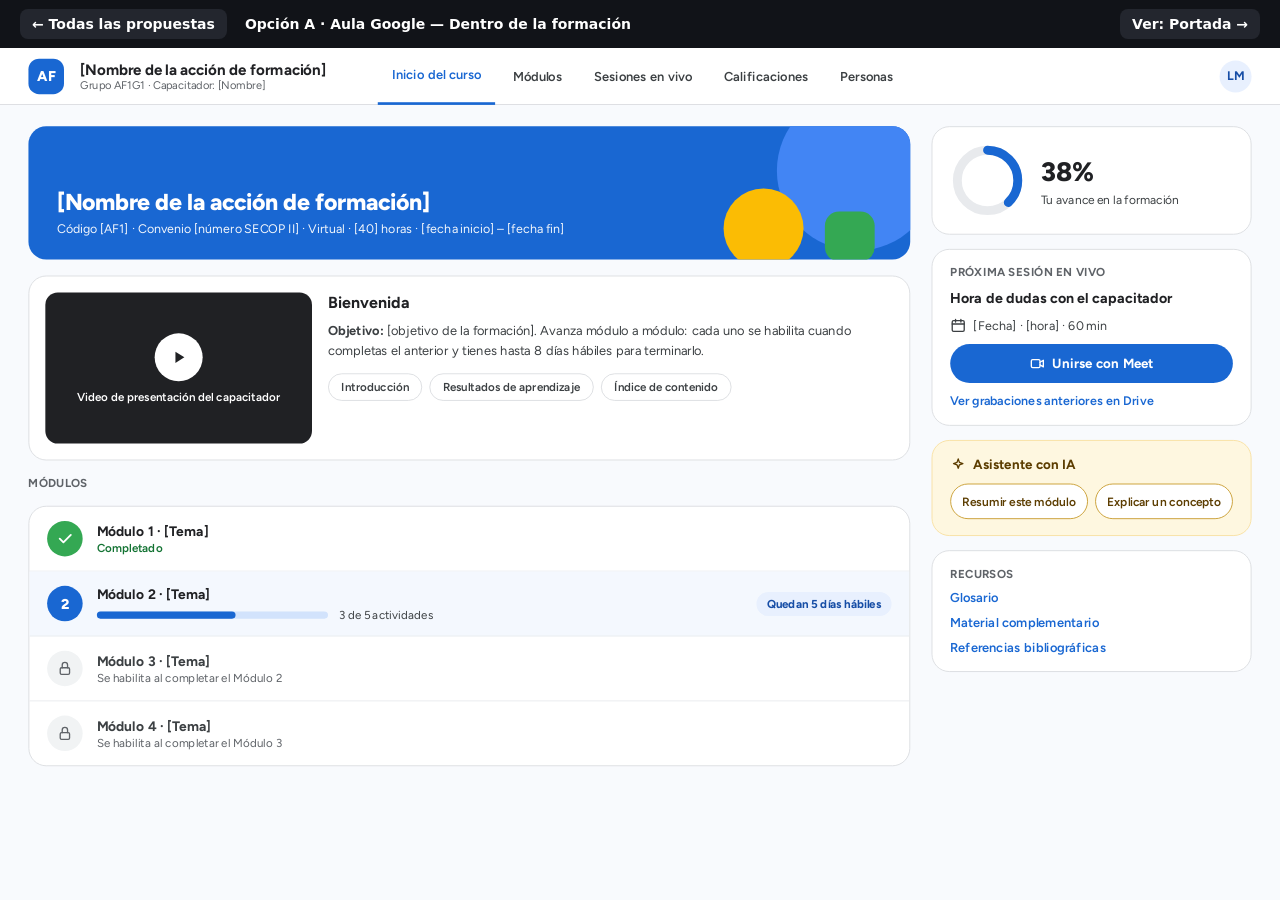
==== a-curso.html @ 514a45b7 "Propuestas de diseño del Campus ADECOPRIA (beta) Co-Authored-By: Claude Opus 5.5 <noreply@anthropic." ====
<!doctype html>
<html lang="es"><head><meta charset="utf-8"><meta name="viewport" content="width=device-width, initial-scale=1"><meta name="robots" content="noindex, nofollow">
<title>Opción A · Aula Google — Dentro de la formación</title>

<link href="https://fonts.googleapis.com/css2?family=Figtree:wght@400;500;600;700;800&amp;display=swap" rel="stylesheet">
<style>
body{margin:0;font-family:'Figtree',system-ui,sans-serif;background:#f8fafd;color:#202124}
a{color:#1967d2;text-decoration:none}a:hover{color:#174ea6;text-decoration:underline}
</style>

<style>
html,body{margin:0} #barra{position:sticky;top:0;z-index:10;height:48px;display:flex;align-items:center;gap:18px;padding:0 20px;background:#111318;color:#fff;font:600 14px/1 system-ui,sans-serif}
#barra a{color:#fff;text-decoration:none;padding:8px 12px;border-radius:8px;background:#23262e} #barra a:hover{background:#34384a} #barra .t{margin-right:auto}
#escenario{transform-origin:0 0;width:1440px}
</style></head>
<body>
<nav id="barra" aria-label="Navegación de propuestas"><a href="index.html">← Todas las propuestas</a><span class="t">Opción A · Aula Google — Dentro de la formación</span><a href="a-portada.html">Ver: Portada →</a></nav>
<div id="marco"><div id="escenario">

<div style="width: 1440px; height: 900px; box-sizing: border-box; display: flex; flex-direction: column; background: #f8fafd; font-family: 'Figtree', system-ui, sans-serif; color: #202124">

  <header style="height: 64px; box-sizing: border-box; padding: 0 32px; display: flex; align-items: center; gap: 18px; background: #ffffff; border-bottom: 1px solid #dadce0">
    <div style="width: 40px; height: 40px; border-radius: 12px; background: #1967d2; color: #ffffff; display: flex; align-items: center; justify-content: center; font-weight: 800; font-size: 16px">AF</div>
    <div style="display: flex; flex-direction: column">
      <span style="font-size: 17px; font-weight: 700">[Nombre de la acción de formación]</span>
      <span style="font-size: 12.5px; color: #5f6368">Grupo AF1G1 · Capacitador: [Nombre]</span>
    </div>
    <nav style="display: flex; gap: 4px; margin-left: 40px; font-size: 14.5px; font-weight: 600; height: 64px; align-items: stretch">
      <a href="#" style="display: flex; align-items: center; padding: 0 16px; color: #1967d2; border-bottom: 3px solid #1967d2">Inicio del curso</a>
      <a href="#" style="display: flex; align-items: center; padding: 0 16px; color: #3c4043">Módulos</a>
      <a href="#" style="display: flex; align-items: center; padding: 0 16px; color: #3c4043">Sesiones en vivo</a>
      <a href="#" style="display: flex; align-items: center; padding: 0 16px; color: #3c4043">Calificaciones</a>
      <a href="#" style="display: flex; align-items: center; padding: 0 16px; color: #3c4043">Personas</a>
    </nav>
    <div style="margin-left: auto; width: 36px; height: 36px; border-radius: 50%; background: #e8f0fe; color: #174ea6; display: flex; align-items: center; justify-content: center; font-weight: 700; font-size: 14px">LM</div>
  </header>

  <main style="flex-grow: 1; min-height: 0; box-sizing: border-box; padding: 24px 32px; display: grid; grid-template-columns: minmax(0, 1fr) 360px; gap: 24px">
    <section style="display: flex; flex-direction: column; gap: 18px; min-height: 0">
      <div style="height: 150px; box-sizing: border-box; padding: 26px 32px; border-radius: 20px; background: #1967d2; color: #ffffff; display: flex; align-items: flex-end; justify-content: space-between; overflow: hidden; position: relative">
        <div style="position: absolute; right: -30px; top: -40px; width: 180px; height: 180px; border-radius: 50%; background: #4285f4"></div>
        <div style="position: absolute; right: 120px; top: 70px; width: 90px; height: 90px; border-radius: 50%; background: #fbbc04"></div>
        <div style="position: absolute; right: 40px; top: 96px; width: 56px; height: 56px; border-radius: 16px; background: #34a853"></div>
        <div style="display: flex; flex-direction: column; gap: 6px; position: relative">
          <span style="font-size: 26px; font-weight: 800; letter-spacing: -0.4px">[Nombre de la acción de formación]</span>
          <span style="font-size: 14px; opacity: 0.95">Código [AF1] · Convenio [número SECOP II] · Virtual · [40] horas · [fecha inicio] – [fecha fin]</span>
        </div>
      </div>

      <div style="display: grid; grid-template-columns: 300px minmax(0, 1fr); gap: 18px; padding: 18px; background: #ffffff; border: 1px solid #dadce0; border-radius: 20px">
        <div style="height: 170px; border-radius: 14px; background: #202124; display: flex; flex-direction: column; align-items: center; justify-content: center; gap: 10px; color: #ffffff">
          <span style="width: 54px; height: 54px; border-radius: 50%; background: #ffffff; color: #202124; display: flex; align-items: center; justify-content: center">
            <svg width="22" height="22" viewBox="0 0 24 24" fill="currentColor"><path d="M8 5v14l11-7z"></path></svg></span>
          <span style="font-size: 13px; font-weight: 600">Video de presentación del capacitador</span>
        </div>
        <div style="display: flex; flex-direction: column; gap: 10px">
          <div style="font-size: 18px; font-weight: 700">Bienvenida</div>
          <p style="margin: 0; font-size: 14.5px; line-height: 1.55; color: #3c4043"><strong>Objetivo:</strong> [objetivo de la formación]. Avanza módulo a módulo: cada uno se habilita cuando completas el anterior y tienes hasta 8 días hábiles para terminarlo.</p>
          <div style="display: flex; flex-wrap: wrap; gap: 8px; margin-top: 4px">
            <a href="#" style="padding: 7px 14px; border-radius: 999px; border: 1px solid #dadce0; font-size: 13px; font-weight: 600; color: #3c4043">Introducción</a>
            <a href="#" style="padding: 7px 14px; border-radius: 999px; border: 1px solid #dadce0; font-size: 13px; font-weight: 600; color: #3c4043">Resultados de aprendizaje</a>
            <a href="#" style="padding: 7px 14px; border-radius: 999px; border: 1px solid #dadce0; font-size: 13px; font-weight: 600; color: #3c4043">Índice de contenido</a>
          </div>
        </div>
      </div>

      <div style="font-size: 13px; font-weight: 700; color: #5f6368; text-transform: uppercase; letter-spacing: 0.4px">Módulos</div>
      <div style="display: flex; flex-direction: column; background: #ffffff; border: 1px solid #dadce0; border-radius: 20px; overflow: hidden">
        <a href="#" style="display: flex; align-items: center; gap: 16px; padding: 16px 20px; border-bottom: 1px solid #e8eaed; color: #202124; text-decoration: none">
          <span style="width: 40px; height: 40px; border-radius: 50%; background: #34a853; color: #ffffff; display: flex; align-items: center; justify-content: center"><svg width="20" height="20" viewBox="0 0 24 24" fill="none" stroke="currentColor" stroke-width="2.5" stroke-linecap="round" stroke-linejoin="round"><path d="M5 12l5 5L20 7"></path></svg></span>
          <span style="flex-grow: 1; display: flex; flex-direction: column; gap: 2px"><span style="font-size: 15.5px; font-weight: 700">Módulo 1 · [Tema]</span><span style="font-size: 13px; color: #137333; font-weight: 600">Completado</span></span>
        </a>
        <a href="#" style="display: flex; align-items: center; gap: 16px; padding: 16px 20px; border-bottom: 1px solid #e8eaed; color: #202124; text-decoration: none; background: #f4f8fe">
          <span style="width: 40px; height: 40px; border-radius: 50%; background: #1967d2; color: #ffffff; display: flex; align-items: center; justify-content: center; font-weight: 800">2</span>
          <span style="flex-grow: 1; display: flex; flex-direction: column; gap: 6px"><span style="font-size: 15.5px; font-weight: 700">Módulo 2 · [Tema]</span>
            <span style="display: flex; align-items: center; gap: 12px"><span style="width: 260px; height: 8px; border-radius: 4px; background: #d2e3fc"><span style="display: block; width: 60%; height: 8px; border-radius: 4px; background: #1967d2"></span></span><span style="font-size: 13px; color: #3c4043">3 de 5 actividades</span></span></span>
          <span style="font-size: 13px; font-weight: 700; color: #174ea6; background: #e8f0fe; padding: 6px 12px; border-radius: 999px">Quedan 5 días hábiles</span>
        </a>
        <div style="display: flex; align-items: center; gap: 16px; padding: 16px 20px; border-bottom: 1px solid #e8eaed; color: #5f6368">
          <span style="width: 40px; height: 40px; border-radius: 50%; background: #f1f3f4; display: flex; align-items: center; justify-content: center"><svg width="18" height="18" viewBox="0 0 24 24" fill="none" stroke="currentColor" stroke-width="2" stroke-linecap="round" stroke-linejoin="round"><rect x="5" y="11" width="14" height="10" rx="2"></rect><path d="M8 11V7a4 4 0 0 1 8 0v4"></path></svg></span>
          <span style="flex-grow: 1; display: flex; flex-direction: column; gap: 2px"><span style="font-size: 15.5px; font-weight: 700; color: #3c4043">Módulo 3 · [Tema]</span><span style="font-size: 13px">Se habilita al completar el Módulo 2</span></span>
        </div>
        <div style="display: flex; align-items: center; gap: 16px; padding: 16px 20px; color: #5f6368">
          <span style="width: 40px; height: 40px; border-radius: 50%; background: #f1f3f4; display: flex; align-items: center; justify-content: center"><svg width="18" height="18" viewBox="0 0 24 24" fill="none" stroke="currentColor" stroke-width="2" stroke-linecap="round" stroke-linejoin="round"><rect x="5" y="11" width="14" height="10" rx="2"></rect><path d="M8 11V7a4 4 0 0 1 8 0v4"></path></svg></span>
          <span style="flex-grow: 1; display: flex; flex-direction: column; gap: 2px"><span style="font-size: 15.5px; font-weight: 700; color: #3c4043">Módulo 4 · [Tema]</span><span style="font-size: 13px">Se habilita al completar el Módulo 3</span></span>
        </div>
      </div>
    </section>

    <aside style="display: flex; flex-direction: column; gap: 16px; min-height: 0">
      <div style="display: flex; align-items: center; gap: 18px; padding: 18px 20px; background: #ffffff; border: 1px solid #dadce0; border-radius: 20px">
        <svg width="84" height="84" viewBox="0 0 84 84" aria-hidden="true"><circle cx="42" cy="42" r="34" fill="none" stroke="#e8eaed" stroke-width="10"></circle><circle cx="42" cy="42" r="34" fill="none" stroke="#1967d2" stroke-width="10" stroke-linecap="round" stroke-dasharray="81 214" transform="rotate(-90 42 42)"></circle></svg>
        <div style="display: flex; flex-direction: column; gap: 4px"><span style="font-size: 30px; font-weight: 800">38%</span><span style="font-size: 13.5px; color: #3c4043">Tu avance en la formación</span></div>
      </div>

      <div style="display: flex; flex-direction: column; gap: 12px; padding: 18px 20px; background: #ffffff; border: 1px solid #dadce0; border-radius: 20px">
        <span style="font-size: 13px; font-weight: 700; color: #5f6368; text-transform: uppercase; letter-spacing: 0.4px">Próxima sesión en vivo</span>
        <span style="font-size: 16px; font-weight: 700">Hora de dudas con el capacitador</span>
        <span style="display: inline-flex; align-items: center; gap: 8px; font-size: 14px; color: #3c4043"><svg width="18" height="18" viewBox="0 0 24 24" fill="none" stroke="currentColor" stroke-width="2" stroke-linecap="round" stroke-linejoin="round"><rect x="3" y="5" width="18" height="16" rx="2"></rect><path d="M3 10h18M8 3v4M16 3v4"></path></svg>[Fecha] · [hora] · 60 min</span>
        <a href="#" style="height: 44px; display: flex; align-items: center; justify-content: center; gap: 8px; border-radius: 999px; background: #1967d2; color: #ffffff; font-size: 15px; font-weight: 700; text-decoration: none"><svg width="18" height="18" viewBox="0 0 24 24" fill="none" stroke="currentColor" stroke-width="2" stroke-linecap="round" stroke-linejoin="round"><rect x="3" y="6" width="13" height="12" rx="2"></rect><path d="M16 10l5-3v10l-5-3"></path></svg>Unirse con Meet</a>
        <a href="#" style="font-size: 14px; font-weight: 600">Ver grabaciones anteriores en Drive</a>
      </div>

      <div style="display: flex; flex-direction: column; gap: 12px; padding: 18px 20px; background: #fef7e0; border: 1px solid #f9e0a0; border-radius: 20px">
        <span style="display: inline-flex; align-items: center; gap: 8px; font-size: 15px; font-weight: 700; color: #5c3d00"><svg width="18" height="18" viewBox="0 0 24 24" fill="none" stroke="currentColor" stroke-width="2" stroke-linecap="round" stroke-linejoin="round"><path d="M12 3l1.8 5.2L19 10l-5.2 1.8L12 17l-1.8-5.2L5 10l5.2-1.8z"></path></svg>Asistente con IA</span>
        <div style="display: flex; gap: 8px">
          <button type="button" style="flex-grow: 1; height: 40px; border-radius: 999px; border: 1px solid #c79a2a; background: #ffffff; font-family: inherit; font-size: 13.5px; font-weight: 600; color: #5c3d00">Resumir este módulo</button>
          <button type="button" style="flex-grow: 1; height: 40px; border-radius: 999px; border: 1px solid #c79a2a; background: #ffffff; font-family: inherit; font-size: 13.5px; font-weight: 600; color: #5c3d00">Explicar un concepto</button>
        </div>
      </div>

      <div style="display: flex; flex-direction: column; gap: 10px; padding: 18px 20px; background: #ffffff; border: 1px solid #dadce0; border-radius: 20px">
        <span style="font-size: 13px; font-weight: 700; color: #5f6368; text-transform: uppercase; letter-spacing: 0.4px">Recursos</span>
        <a href="#" style="font-size: 14.5px; font-weight: 600">Glosario</a>
        <a href="#" style="font-size: 14.5px; font-weight: 600">Material complementario</a>
        <a href="#" style="font-size: 14.5px; font-weight: 600">Referencias bibliográficas</a>
      </div>
    </aside>
  </main>
</div>
</div></div>
<script>
function ajustar(){var e=document.getElementById('escenario'),k=Math.min(1,window.innerWidth/1440);e.style.transform='scale('+k+')';document.getElementById('marco').style.height=(900*k)+'px';}
window.addEventListener('resize',ajustar);ajustar();
</script>
</body></html>
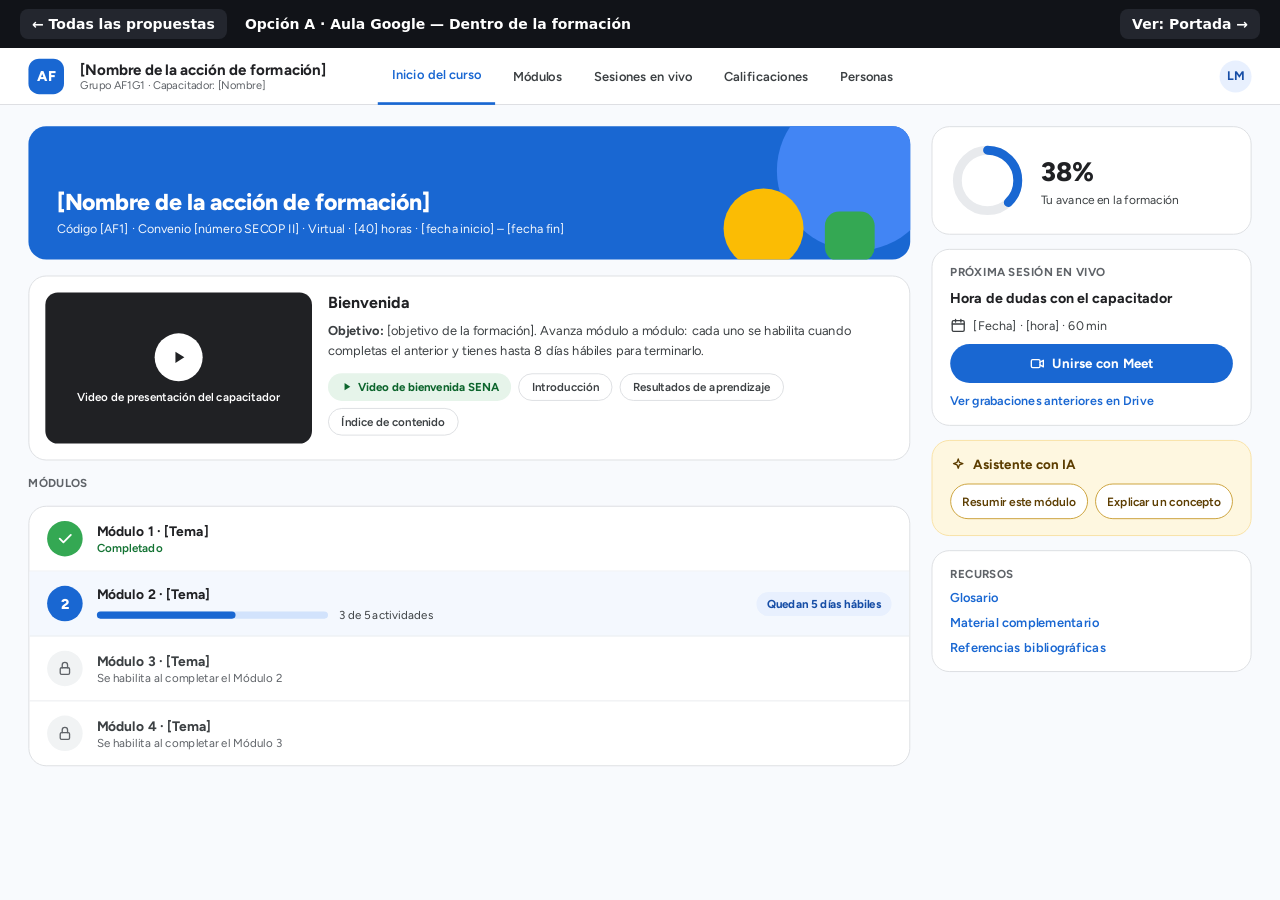
==== commit 5deb0bfa: "Franja institucional SENA, gratuidad, CAU y video de bienvenida Adaptado del campus SENA de CCI Fran" ====
--- a/a-curso.html
+++ b/a-curso.html
@@ -57,6 +57,7 @@
           <div style="font-size: 18px; font-weight: 700">Bienvenida</div>
           <p style="margin: 0; font-size: 14.5px; line-height: 1.55; color: #3c4043"><strong>Objetivo:</strong> [objetivo de la formación]. Avanza módulo a módulo: cada uno se habilita cuando completas el anterior y tienes hasta 8 días hábiles para terminarlo.</p>
           <div style="display: flex; flex-wrap: wrap; gap: 8px; margin-top: 4px">
+            <a href="#" style="display: inline-flex; align-items: center; gap: 6px; padding: 7px 14px; border-radius: 999px; background: #e6f4ea; font-size: 13px; font-weight: 700; color: #0d652d"><svg width="14" height="14" viewBox="0 0 24 24" fill="currentColor"><path d="M8 5v14l11-7z"></path></svg>Video de bienvenida SENA</a>
             <a href="#" style="padding: 7px 14px; border-radius: 999px; border: 1px solid #dadce0; font-size: 13px; font-weight: 600; color: #3c4043">Introducción</a>
             <a href="#" style="padding: 7px 14px; border-radius: 999px; border: 1px solid #dadce0; font-size: 13px; font-weight: 600; color: #3c4043">Resultados de aprendizaje</a>
             <a href="#" style="padding: 7px 14px; border-radius: 999px; border: 1px solid #dadce0; font-size: 13px; font-weight: 600; color: #3c4043">Índice de contenido</a>
